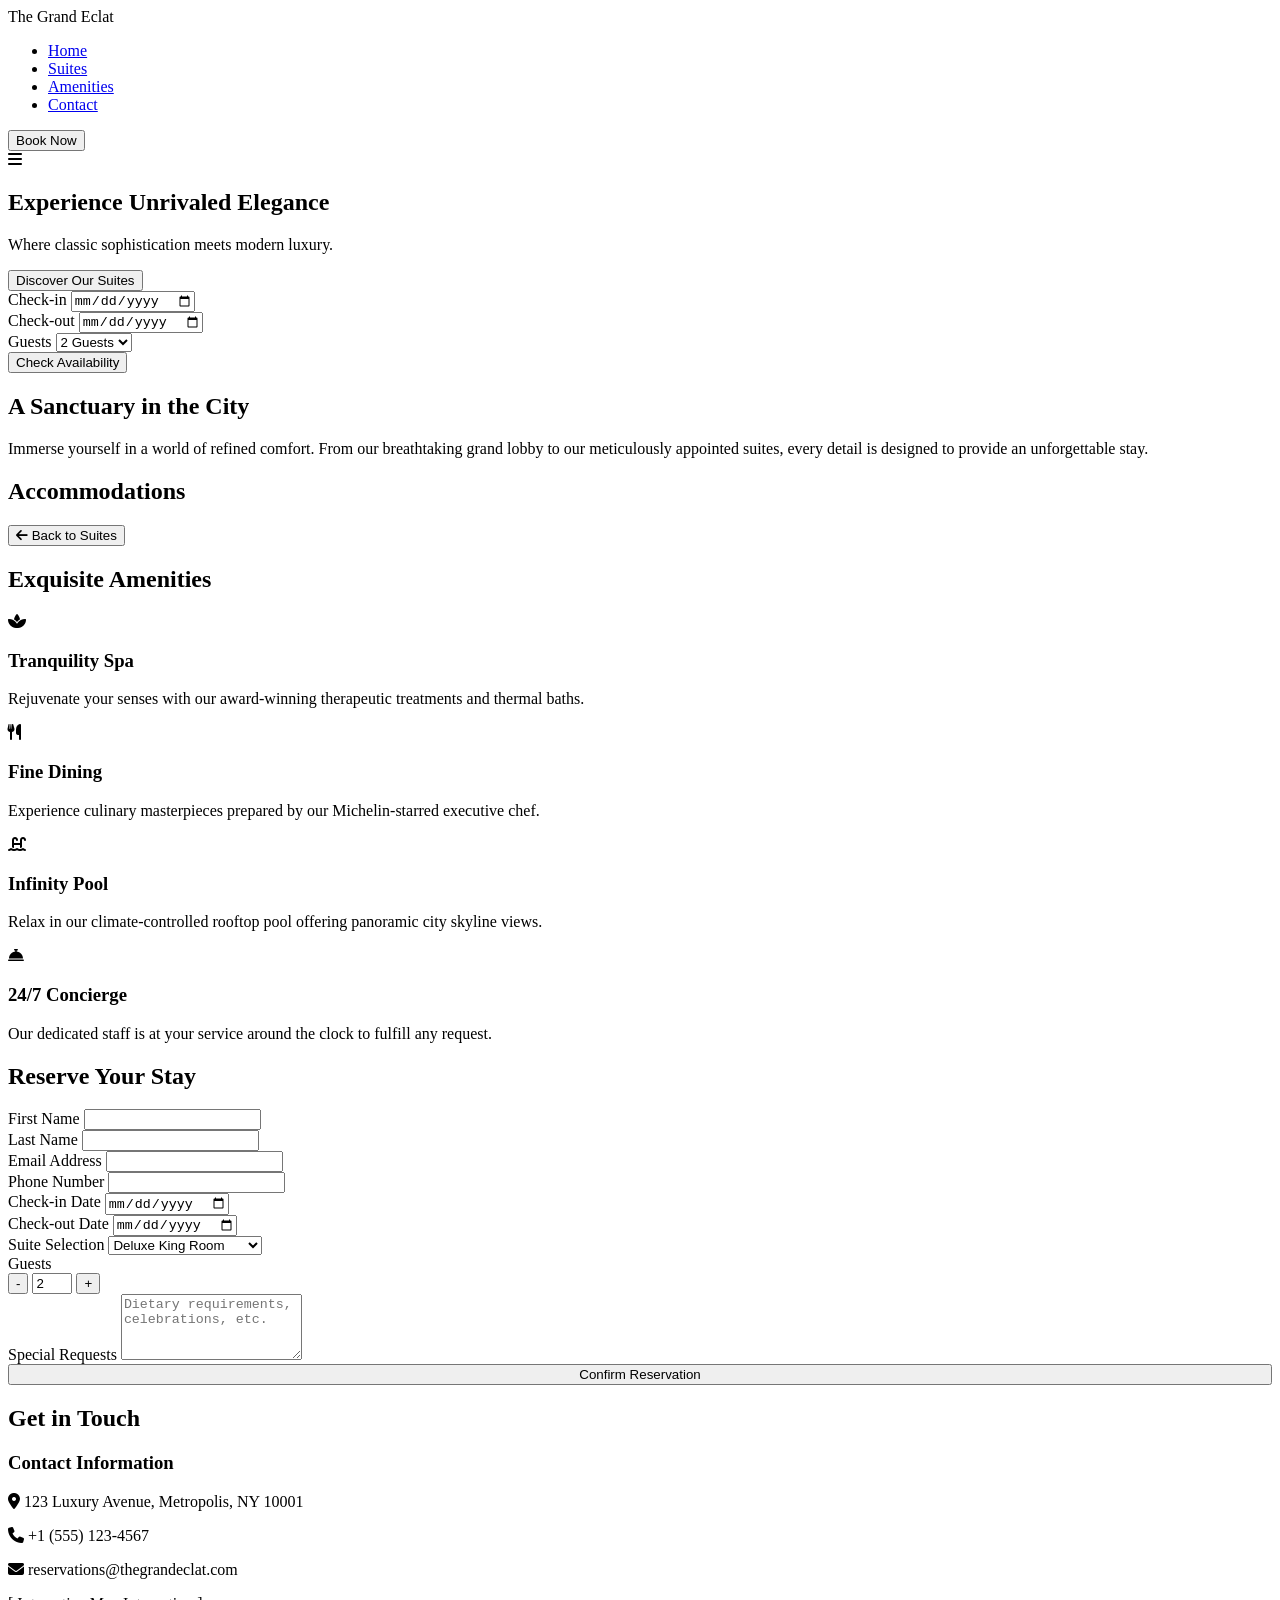
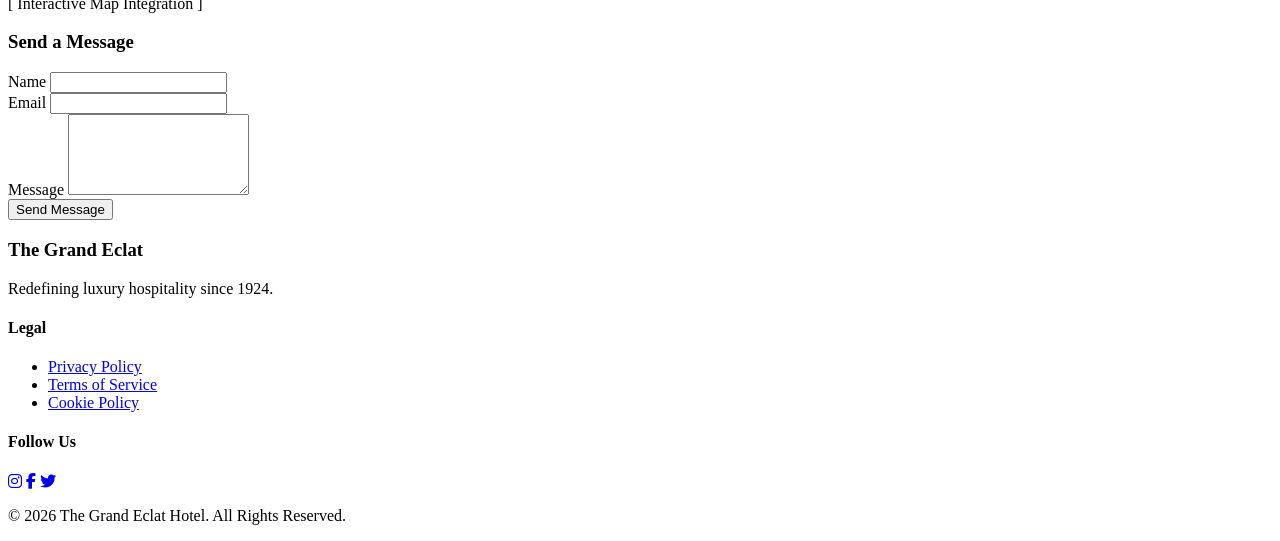
==== index.html @ bb1b7688 "Rename gemini-code-1786814615669.html to index.html" ====
<!DOCTYPE html>
<html lang="en">
<head>
    <meta charset="UTF-8">
    <meta name="viewport" content="width=device-width, initial-scale=1.0">
    <title>The Grand Eclat | Luxury Hotel & Suites</title>
    <link rel="stylesheet" href="styles.css">
    <!-- Elegant Typography -->
    <link href="https://fonts.googleapis.com/css2?family=Playfair+Display:ital,wght@0,400;0,600;1,400&family=Lato:wght@300;400;700&display=swap" rel="stylesheet">
    <!-- FontAwesome Icons -->
    <link rel="stylesheet" href="https://cdnjs.cloudflare.com/ajax/libs/font-awesome/6.4.0/css/all.min.css">
</head>
<body>

    <!-- Navigation -->
    <header id="main-header">
        <div class="logo" onclick="app.navigate('home-view')">The Grand Eclat</div>
        <nav>
            <ul class="nav-links">
                <li><a href="#" onclick="app.navigate('home-view')">Home</a></li>
                <li><a href="#" onclick="app.navigate('rooms-view')">Suites</a></li>
                <li><a href="#" onclick="app.navigate('amenities-view')">Amenities</a></li>
                <li><a href="#" onclick="app.navigate('contact-view')">Contact</a></li>
            </ul>
        </nav>
        <button class="btn-primary nav-btn" onclick="app.navigate('booking-view')">Book Now</button>
        <div class="mobile-menu-toggle"><i class="fas fa-bars"></i></div>
    </header>

    <!-- Main Content Area -->
    <main>
        
        <!-- ================= HOME VIEW ================= -->
        <section id="home-view" class="view active">
            <div class="hero">
                <div class="hero-content animate-on-scroll">
                    <h1>Experience Unrivaled Elegance</h1>
                    <p>Where classic sophistication meets modern luxury.</p>
                    <button class="btn-primary btn-large" onclick="app.navigate('rooms-view')">Discover Our Suites</button>
                </div>
            </div>

            <!-- Quick Booking Widget -->
            <div class="quick-booking animate-on-scroll">
                <form onsubmit="event.preventDefault(); app.navigate('booking-view');">
                    <div class="input-group">
                        <label>Check-in</label>
                        <input type="date" required>
                    </div>
                    <div class="input-group">
                        <label>Check-out</label>
                        <input type="date" required>
                    </div>
                    <div class="input-group">
                        <label>Guests</label>
                        <select required>
                            <option value="1">1 Guest</option>
                            <option value="2" selected>2 Guests</option>
                            <option value="3">3 Guests</option>
                            <option value="4">4 Guests</option>
                        </select>
                    </div>
                    <button type="submit" class="btn-secondary">Check Availability</button>
                </form>
            </div>
            
            <div class="welcome-section animate-on-scroll container">
                <h2 class="section-title">A Sanctuary in the City</h2>
                <p class="text-center">Immerse yourself in a world of refined comfort. From our breathtaking grand lobby to our meticulously appointed suites, every detail is designed to provide an unforgettable stay.</p>
            </div>
        </section>

        <!-- ================= ROOMS LISTING VIEW ================= -->
        <section id="rooms-view" class="view container padding-top-lg">
            <h2 class="section-title animate-on-scroll">Accommodations</h2>
            <div class="rooms-grid" id="rooms-container">
                <!-- Rendered via JS -->
            </div>
        </section>

        <!-- ================= ROOM DETAIL VIEW ================= -->
        <section id="room-detail-view" class="view container padding-top-lg">
            <button class="btn-back" onclick="app.navigate('rooms-view')"><i class="fas fa-arrow-left"></i> Back to Suites</button>
            <div id="room-detail-content" class="animate-on-scroll">
                <!-- Rendered via JS -->
            </div>
        </section>

        <!-- ================= AMENITIES & GALLERY VIEW ================= -->
        <section id="amenities-view" class="view container padding-top-lg">
            <h2 class="section-title animate-on-scroll">Exquisite Amenities</h2>
            <div class="amenities-grid animate-on-scroll">
                <div class="amenity-card">
                    <i class="fas fa-spa"></i>
                    <h3>Tranquility Spa</h3>
                    <p>Rejuvenate your senses with our award-winning therapeutic treatments and thermal baths.</p>
                </div>
                <div class="amenity-card">
                    <i class="fas fa-utensils"></i>
                    <h3>Fine Dining</h3>
                    <p>Experience culinary masterpieces prepared by our Michelin-starred executive chef.</p>
                </div>
                <div class="amenity-card">
                    <i class="fas fa-swimming-pool"></i>
                    <h3>Infinity Pool</h3>
                    <p>Relax in our climate-controlled rooftop pool offering panoramic city skyline views.</p>
                </div>
                <div class="amenity-card">
                    <i class="fas fa-concierge-bell"></i>
                    <h3>24/7 Concierge</h3>
                    <p>Our dedicated staff is at your service around the clock to fulfill any request.</p>
                </div>
            </div>
        </section>

        <!-- ================= BOOKING VIEW ================= -->
        <section id="booking-view" class="view container padding-top-lg">
            <h2 class="section-title animate-on-scroll">Reserve Your Stay</h2>
            <div class="booking-container animate-on-scroll">
                <form id="full-booking-form" class="booking-form">
                    <div class="form-row">
                        <div class="input-group">
                            <label>First Name</label>
                            <input type="text" required>
                        </div>
                        <div class="input-group">
                            <label>Last Name</label>
                            <input type="text" required>
                        </div>
                    </div>
                    <div class="form-row">
                        <div class="input-group">
                            <label>Email Address</label>
                            <input type="email" required>
                        </div>
                        <div class="input-group">
                            <label>Phone Number</label>
                            <input type="tel" required>
                        </div>
                    </div>
                    <div class="form-row">
                        <div class="input-group">
                            <label>Check-in Date</label>
                            <input type="date" required>
                        </div>
                        <div class="input-group">
                            <label>Check-out Date</label>
                            <input type="date" required>
                        </div>
                    </div>
                    <div class="form-row">
                        <div class="input-group">
                            <label>Suite Selection</label>
                            <select id="booking-room-select" required>
                                <option value="deluxe">Deluxe King Room</option>
                                <option value="executive">Executive Suite</option>
                                <option value="penthouse">The Grand Penthouse</option>
                            </select>
                        </div>
                        <div class="input-group">
                            <label>Guests</label>
                            <div class="guest-counter">
                                <button type="button" onclick="app.updateGuests(-1)">-</button>
                                <input type="number" id="guest-count" value="2" min="1" max="6" readonly>
                                <button type="button" onclick="app.updateGuests(1)">+</button>
                            </div>
                        </div>
                    </div>
                    <div class="input-group">
                        <label>Special Requests</label>
                        <textarea rows="4" placeholder="Dietary requirements, celebrations, etc."></textarea>
                    </div>
                    <button type="submit" class="btn-primary btn-large" style="width: 100%;">Confirm Reservation</button>
                </form>
            </div>
        </section>

        <!-- ================= CONTACT VIEW ================= -->
        <section id="contact-view" class="view container padding-top-lg">
            <h2 class="section-title animate-on-scroll">Get in Touch</h2>
            <div class="contact-grid animate-on-scroll">
                <div class="contact-info">
                    <h3>Contact Information</h3>
                    <p><i class="fas fa-map-marker-alt"></i> 123 Luxury Avenue, Metropolis, NY 10001</p>
                    <p><i class="fas fa-phone"></i> +1 (555) 123-4567</p>
                    <p><i class="fas fa-envelope"></i> reservations@thegrandeclat.com</p>
                    <div class="map-placeholder">
                        <p>[ Interactive Map Integration ]</p>
                    </div>
                </div>
                <div class="contact-form">
                    <h3>Send a Message</h3>
                    <form onsubmit="event.preventDefault(); alert('Message sent successfully. Our concierge will be in touch shortly.');">
                        <div class="input-group">
                            <label>Name</label>
                            <input type="text" required>
                        </div>
                        <div class="input-group">
                            <label>Email</label>
                            <input type="email" required>
                        </div>
                        <div class="input-group">
                            <label>Message</label>
                            <textarea rows="5" required></textarea>
                        </div>
                        <button type="submit" class="btn-secondary">Send Message</button>
                    </form>
                </div>
            </div>
        </section>

    </main>

    <!-- Footer -->
    <footer>
        <div class="container footer-content">
            <div class="footer-brand">
                <h3>The Grand Eclat</h3>
                <p>Redefining luxury hospitality since 1924.</p>
            </div>
            <div class="footer-links">
                <h4>Legal</h4>
                <ul>
                    <li><a href="#">Privacy Policy</a></li>
                    <li><a href="#">Terms of Service</a></li>
                    <li><a href="#">Cookie Policy</a></li>
                </ul>
            </div>
            <div class="footer-social">
                <h4>Follow Us</h4>
                <div class="social-icons">
                    <a href="#"><i class="fab fa-instagram"></i></a>
                    <a href="#"><i class="fab fa-facebook-f"></i></a>
                    <a href="#"><i class="fab fa-twitter"></i></a>
                </div>
            </div>
        </div>
        <div class="footer-bottom">
            <p>&copy; 2026 The Grand Eclat Hotel. All Rights Reserved.</p>
        </div>
    </footer>

    <script src="script.js"></script>
</body>
</html>
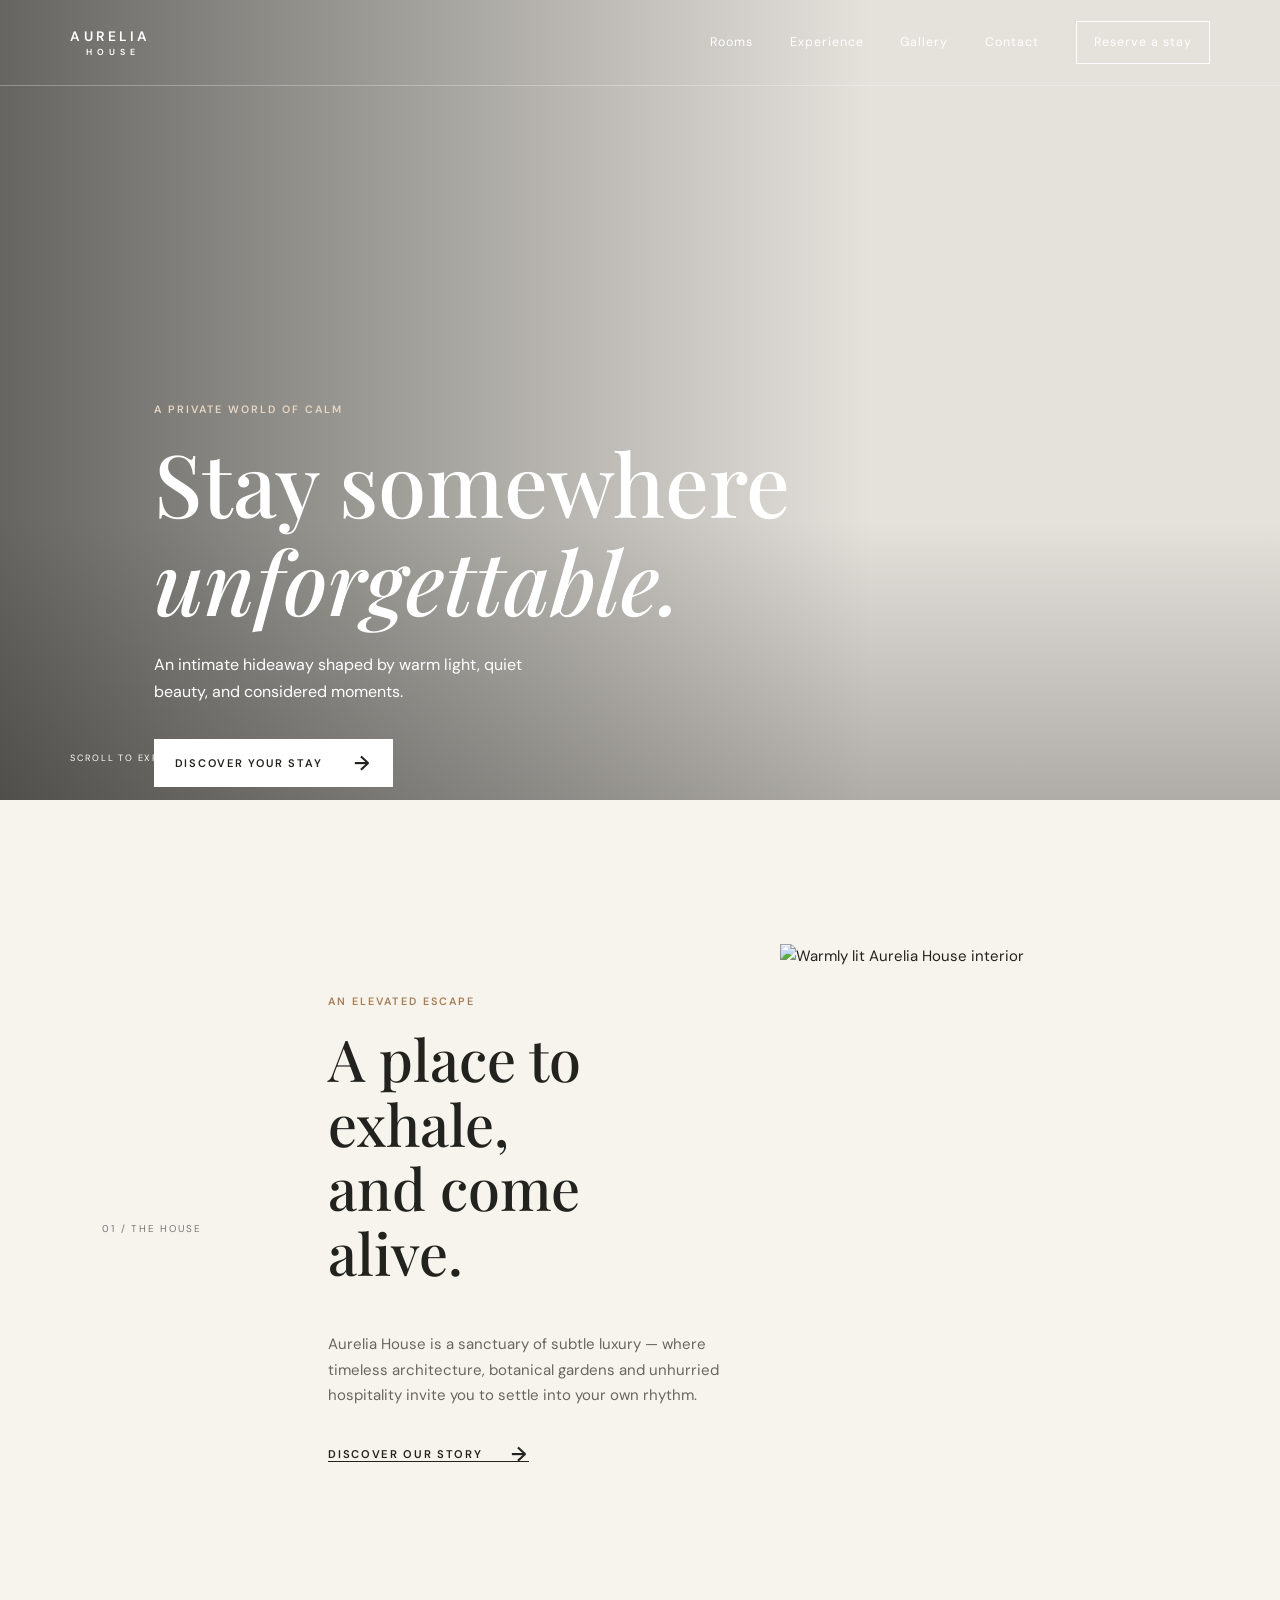
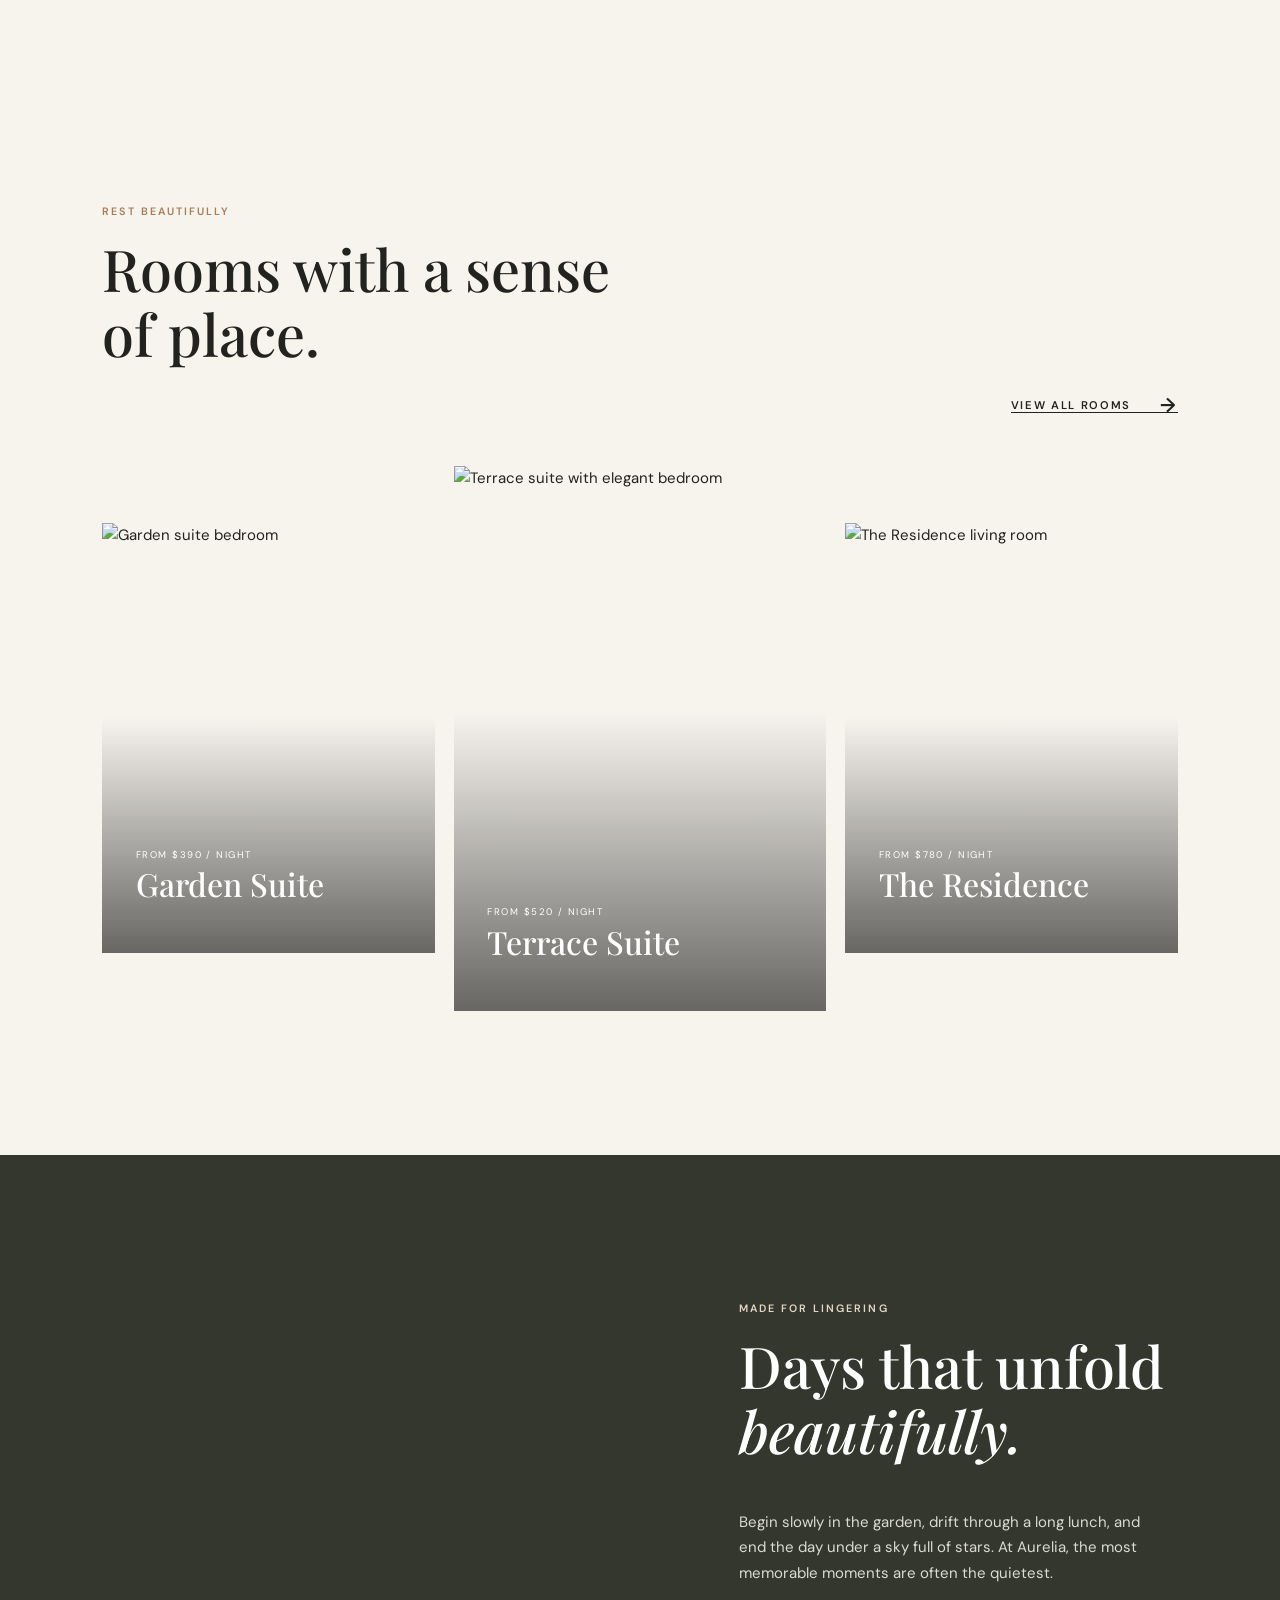
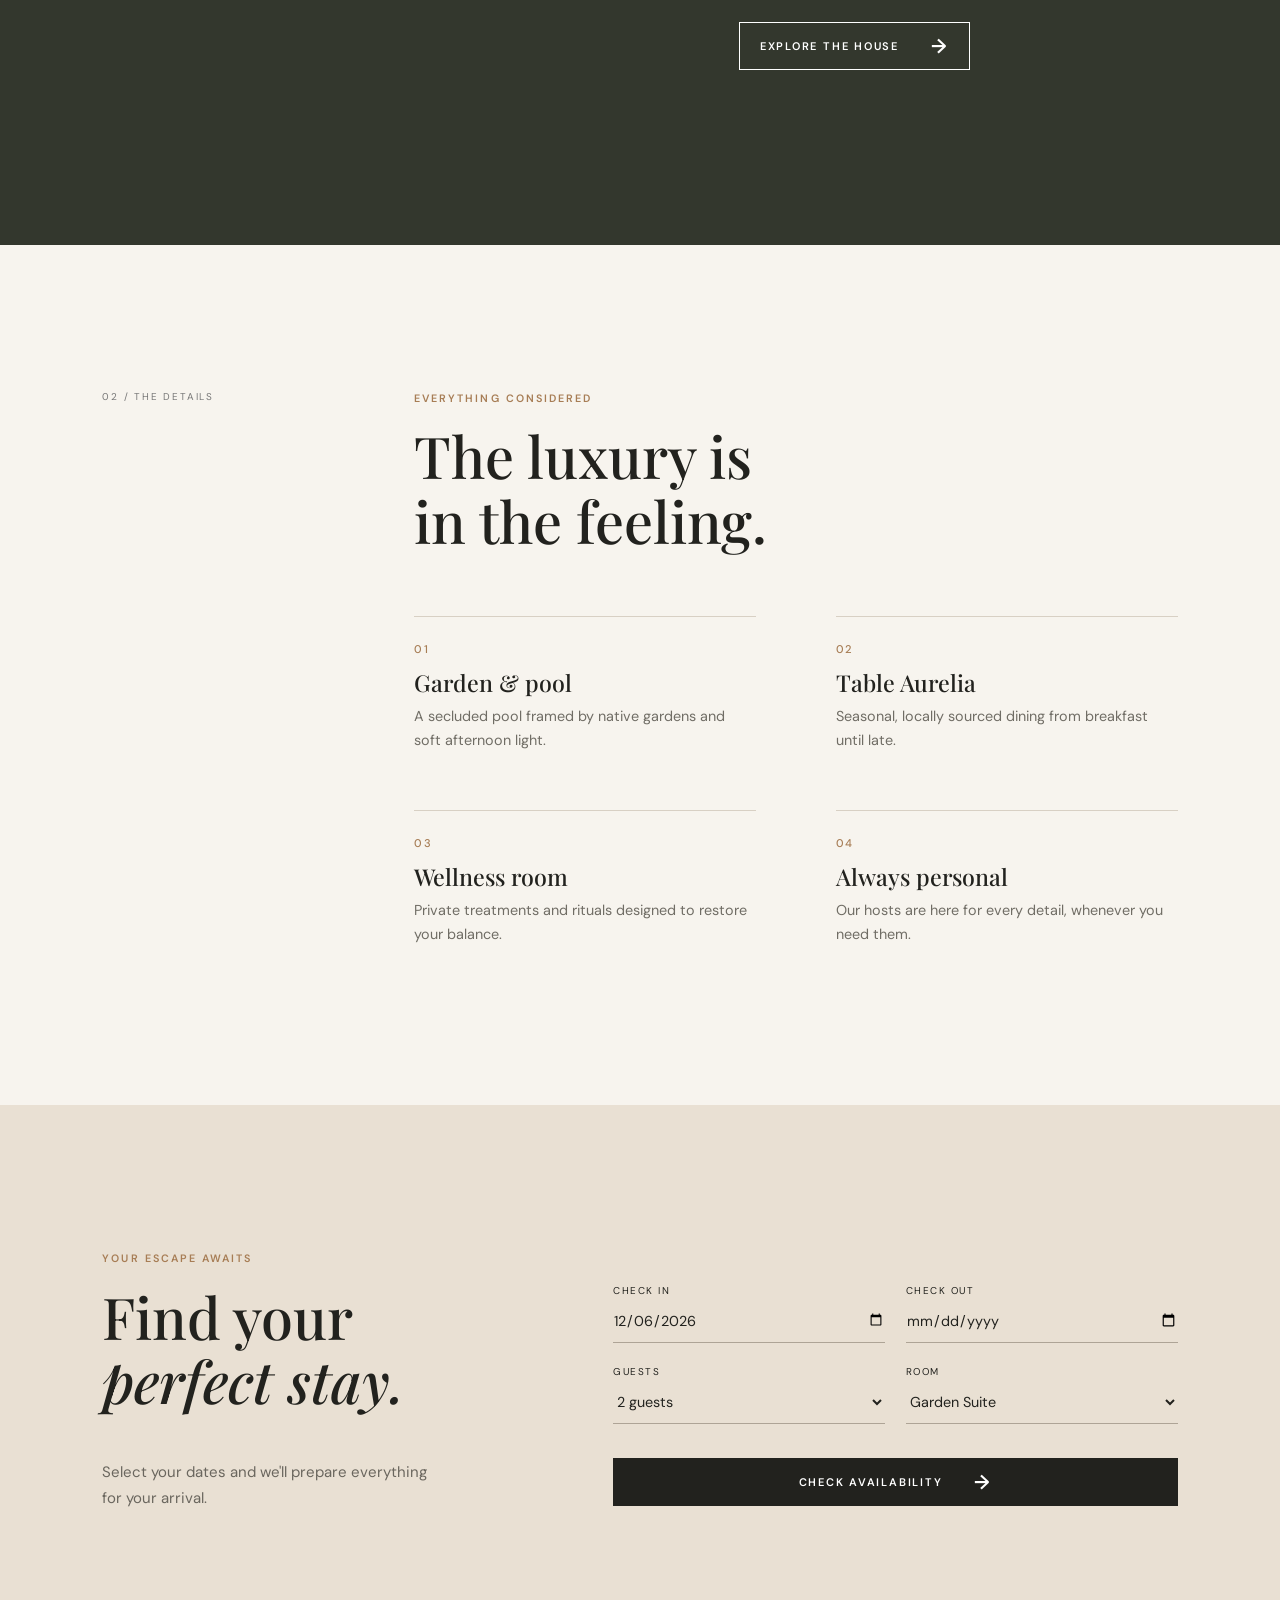
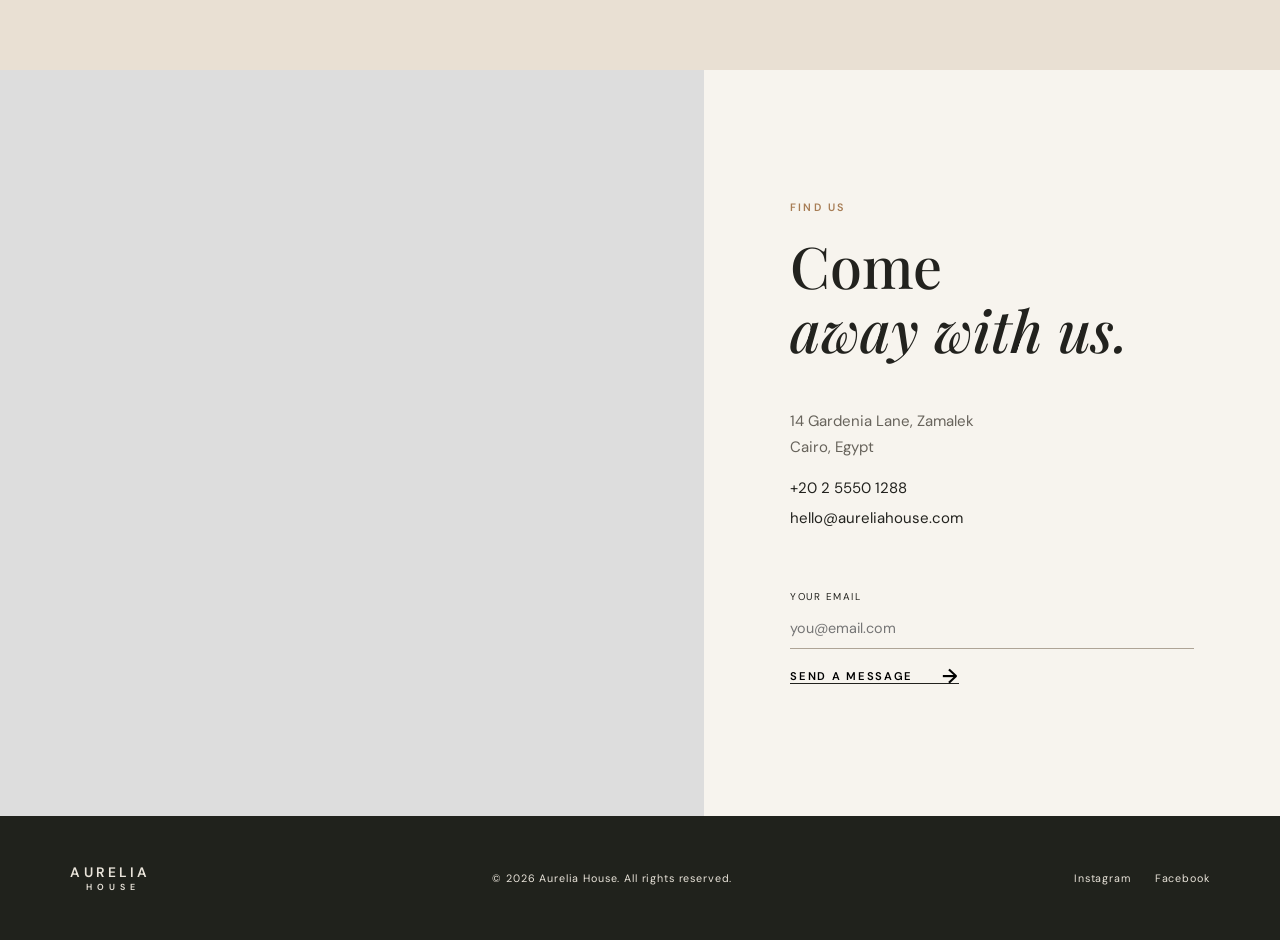
==== commit 47527b10: "Add files via upload" ====
--- a/index.html
+++ b/index.html
@@ -1,245 +1,29 @@
-<!DOCTYPE html>
+<!doctype html>
 <html lang="en">
 <head>
-    <meta charset="UTF-8">
-    <meta name="viewport" content="width=device-width, initial-scale=1.0">
-    <title>The Grand Eclat | Luxury Hotel & Suites</title>
-    <link rel="stylesheet" href="styles.css">
-    <!-- Elegant Typography -->
-    <link href="https://fonts.googleapis.com/css2?family=Playfair+Display:ital,wght@0,400;0,600;1,400&family=Lato:wght@300;400;700&display=swap" rel="stylesheet">
-    <!-- FontAwesome Icons -->
-    <link rel="stylesheet" href="https://cdnjs.cloudflare.com/ajax/libs/font-awesome/6.4.0/css/all.min.css">
+  <meta charset="UTF-8" />
+  <meta name="viewport" content="width=device-width, initial-scale=1.0" />
+  <meta name="description" content="Aurelia House — an intimate luxury retreat where every stay is composed with care." />
+  <title>Aurelia House | A private world of calm</title>
+  <link rel="preconnect" href="https://fonts.googleapis.com" />
+  <link rel="preconnect" href="https://fonts.gstatic.com" crossorigin />
+  <link href="https://fonts.googleapis.com/css2?family=DM+Sans:wght@400;500;600&family=Playfair+Display:ital,wght@0,500;0,600;1,500&display=swap" rel="stylesheet" />
+  <link rel="stylesheet" href="styles.css" />
 </head>
 <body>
-
-    <!-- Navigation -->
-    <header id="main-header">
-        <div class="logo" onclick="app.navigate('home-view')">The Grand Eclat</div>
-        <nav>
-            <ul class="nav-links">
-                <li><a href="#" onclick="app.navigate('home-view')">Home</a></li>
-                <li><a href="#" onclick="app.navigate('rooms-view')">Suites</a></li>
-                <li><a href="#" onclick="app.navigate('amenities-view')">Amenities</a></li>
-                <li><a href="#" onclick="app.navigate('contact-view')">Contact</a></li>
-            </ul>
-        </nav>
-        <button class="btn-primary nav-btn" onclick="app.navigate('booking-view')">Book Now</button>
-        <div class="mobile-menu-toggle"><i class="fas fa-bars"></i></div>
-    </header>
-
-    <!-- Main Content Area -->
-    <main>
-        
-        <!-- ================= HOME VIEW ================= -->
-        <section id="home-view" class="view active">
-            <div class="hero">
-                <div class="hero-content animate-on-scroll">
-                    <h1>Experience Unrivaled Elegance</h1>
-                    <p>Where classic sophistication meets modern luxury.</p>
-                    <button class="btn-primary btn-large" onclick="app.navigate('rooms-view')">Discover Our Suites</button>
-                </div>
-            </div>
-
-            <!-- Quick Booking Widget -->
-            <div class="quick-booking animate-on-scroll">
-                <form onsubmit="event.preventDefault(); app.navigate('booking-view');">
-                    <div class="input-group">
-                        <label>Check-in</label>
-                        <input type="date" required>
-                    </div>
-                    <div class="input-group">
-                        <label>Check-out</label>
-                        <input type="date" required>
-                    </div>
-                    <div class="input-group">
-                        <label>Guests</label>
-                        <select required>
-                            <option value="1">1 Guest</option>
-                            <option value="2" selected>2 Guests</option>
-                            <option value="3">3 Guests</option>
-                            <option value="4">4 Guests</option>
-                        </select>
-                    </div>
-                    <button type="submit" class="btn-secondary">Check Availability</button>
-                </form>
-            </div>
-            
-            <div class="welcome-section animate-on-scroll container">
-                <h2 class="section-title">A Sanctuary in the City</h2>
-                <p class="text-center">Immerse yourself in a world of refined comfort. From our breathtaking grand lobby to our meticulously appointed suites, every detail is designed to provide an unforgettable stay.</p>
-            </div>
-        </section>
-
-        <!-- ================= ROOMS LISTING VIEW ================= -->
-        <section id="rooms-view" class="view container padding-top-lg">
-            <h2 class="section-title animate-on-scroll">Accommodations</h2>
-            <div class="rooms-grid" id="rooms-container">
-                <!-- Rendered via JS -->
-            </div>
-        </section>
-
-        <!-- ================= ROOM DETAIL VIEW ================= -->
-        <section id="room-detail-view" class="view container padding-top-lg">
-            <button class="btn-back" onclick="app.navigate('rooms-view')"><i class="fas fa-arrow-left"></i> Back to Suites</button>
-            <div id="room-detail-content" class="animate-on-scroll">
-                <!-- Rendered via JS -->
-            </div>
-        </section>
-
-        <!-- ================= AMENITIES & GALLERY VIEW ================= -->
-        <section id="amenities-view" class="view container padding-top-lg">
-            <h2 class="section-title animate-on-scroll">Exquisite Amenities</h2>
-            <div class="amenities-grid animate-on-scroll">
-                <div class="amenity-card">
-                    <i class="fas fa-spa"></i>
-                    <h3>Tranquility Spa</h3>
-                    <p>Rejuvenate your senses with our award-winning therapeutic treatments and thermal baths.</p>
-                </div>
-                <div class="amenity-card">
-                    <i class="fas fa-utensils"></i>
-                    <h3>Fine Dining</h3>
-                    <p>Experience culinary masterpieces prepared by our Michelin-starred executive chef.</p>
-                </div>
-                <div class="amenity-card">
-                    <i class="fas fa-swimming-pool"></i>
-                    <h3>Infinity Pool</h3>
-                    <p>Relax in our climate-controlled rooftop pool offering panoramic city skyline views.</p>
-                </div>
-                <div class="amenity-card">
-                    <i class="fas fa-concierge-bell"></i>
-                    <h3>24/7 Concierge</h3>
-                    <p>Our dedicated staff is at your service around the clock to fulfill any request.</p>
-                </div>
-            </div>
-        </section>
-
-        <!-- ================= BOOKING VIEW ================= -->
-        <section id="booking-view" class="view container padding-top-lg">
-            <h2 class="section-title animate-on-scroll">Reserve Your Stay</h2>
-            <div class="booking-container animate-on-scroll">
-                <form id="full-booking-form" class="booking-form">
-                    <div class="form-row">
-                        <div class="input-group">
-                            <label>First Name</label>
-                            <input type="text" required>
-                        </div>
-                        <div class="input-group">
-                            <label>Last Name</label>
-                            <input type="text" required>
-                        </div>
-                    </div>
-                    <div class="form-row">
-                        <div class="input-group">
-                            <label>Email Address</label>
-                            <input type="email" required>
-                        </div>
-                        <div class="input-group">
-                            <label>Phone Number</label>
-                            <input type="tel" required>
-                        </div>
-                    </div>
-                    <div class="form-row">
-                        <div class="input-group">
-                            <label>Check-in Date</label>
-                            <input type="date" required>
-                        </div>
-                        <div class="input-group">
-                            <label>Check-out Date</label>
-                            <input type="date" required>
-                        </div>
-                    </div>
-                    <div class="form-row">
-                        <div class="input-group">
-                            <label>Suite Selection</label>
-                            <select id="booking-room-select" required>
-                                <option value="deluxe">Deluxe King Room</option>
-                                <option value="executive">Executive Suite</option>
-                                <option value="penthouse">The Grand Penthouse</option>
-                            </select>
-                        </div>
-                        <div class="input-group">
-                            <label>Guests</label>
-                            <div class="guest-counter">
-                                <button type="button" onclick="app.updateGuests(-1)">-</button>
-                                <input type="number" id="guest-count" value="2" min="1" max="6" readonly>
-                                <button type="button" onclick="app.updateGuests(1)">+</button>
-                            </div>
-                        </div>
-                    </div>
-                    <div class="input-group">
-                        <label>Special Requests</label>
-                        <textarea rows="4" placeholder="Dietary requirements, celebrations, etc."></textarea>
-                    </div>
-                    <button type="submit" class="btn-primary btn-large" style="width: 100%;">Confirm Reservation</button>
-                </form>
-            </div>
-        </section>
-
-        <!-- ================= CONTACT VIEW ================= -->
-        <section id="contact-view" class="view container padding-top-lg">
-            <h2 class="section-title animate-on-scroll">Get in Touch</h2>
-            <div class="contact-grid animate-on-scroll">
-                <div class="contact-info">
-                    <h3>Contact Information</h3>
-                    <p><i class="fas fa-map-marker-alt"></i> 123 Luxury Avenue, Metropolis, NY 10001</p>
-                    <p><i class="fas fa-phone"></i> +1 (555) 123-4567</p>
-                    <p><i class="fas fa-envelope"></i> reservations@thegrandeclat.com</p>
-                    <div class="map-placeholder">
-                        <p>[ Interactive Map Integration ]</p>
-                    </div>
-                </div>
-                <div class="contact-form">
-                    <h3>Send a Message</h3>
-                    <form onsubmit="event.preventDefault(); alert('Message sent successfully. Our concierge will be in touch shortly.');">
-                        <div class="input-group">
-                            <label>Name</label>
-                            <input type="text" required>
-                        </div>
-                        <div class="input-group">
-                            <label>Email</label>
-                            <input type="email" required>
-                        </div>
-                        <div class="input-group">
-                            <label>Message</label>
-                            <textarea rows="5" required></textarea>
-                        </div>
-                        <button type="submit" class="btn-secondary">Send Message</button>
-                    </form>
-                </div>
-            </div>
-        </section>
-
-    </main>
-
-    <!-- Footer -->
-    <footer>
-        <div class="container footer-content">
-            <div class="footer-brand">
-                <h3>The Grand Eclat</h3>
-                <p>Redefining luxury hospitality since 1924.</p>
-            </div>
-            <div class="footer-links">
-                <h4>Legal</h4>
-                <ul>
-                    <li><a href="#">Privacy Policy</a></li>
-                    <li><a href="#">Terms of Service</a></li>
-                    <li><a href="#">Cookie Policy</a></li>
-                </ul>
-            </div>
-            <div class="footer-social">
-                <h4>Follow Us</h4>
-                <div class="social-icons">
-                    <a href="#"><i class="fab fa-instagram"></i></a>
-                    <a href="#"><i class="fab fa-facebook-f"></i></a>
-                    <a href="#"><i class="fab fa-twitter"></i></a>
-                </div>
-            </div>
-        </div>
-        <div class="footer-bottom">
-            <p>&copy; 2026 The Grand Eclat Hotel. All Rights Reserved.</p>
-        </div>
-    </footer>
-
-    <script src="script.js"></script>
-</body>
-</html>
+  <header class="site-header"><a class="brand" href="index.html">AURELIA <span>HOUSE</span></a><button class="menu-toggle" aria-label="Open menu"><i></i><i></i></button><nav><a href="#stay">Rooms</a><a href="#experience">Experience</a><a href="gallery.html">Gallery</a><a href="#contact">Contact</a><a class="nav-book" href="#book">Reserve a stay</a></nav></header>
+  <main>
+    <section class="hero"><div class="hero-shade"></div><div class="hero-content reveal"><p class="eyebrow light">A private world of calm</p><h1>Stay somewhere<br><em>unforgettable.</em></h1><p class="hero-copy">An intimate hideaway shaped by warm light, quiet beauty, and considered moments.</p><a class="button button-light" href="#book">Discover your stay <span>→</span></a></div><div class="scroll-cue">SCROLL TO EXPLORE <span></span></div></section>
+    <section class="intro section"><div class="section-label">01 / THE HOUSE</div><div class="intro-copy reveal"><p class="eyebrow">An elevated escape</p><h2>A place to exhale,<br>and come alive.</h2><p>Aurelia House is a sanctuary of subtle luxury — where timeless architecture, botanical gardens and unhurried hospitality invite you to settle into your own rhythm.</p><a class="text-link" href="#experience">Discover our story <span>→</span></a></div><figure class="intro-image reveal"><img src="https://images.unsplash.com/photo-1600607687920-4e2a09cf159d?auto=format&fit=crop&w=1200&q=85" alt="Warmly lit Aurelia House interior" loading="lazy" /></figure></section>
+    <section class="stays section" id="stay"><div class="section-heading"><div><p class="eyebrow">Rest beautifully</p><h2>Rooms with a sense<br>of place.</h2></div><a class="text-link" href="rooms.html">View all rooms <span>→</span></a></div><div class="room-grid">
+      <article class="room-card reveal"><a href="room-garden.html"><img src="https://images.unsplash.com/photo-1611892440504-42a792e24d32?auto=format&fit=crop&w=1000&q=85" alt="Garden suite bedroom" loading="lazy" /><div class="card-overlay"><p>FROM $390 / NIGHT</p><h3>Garden Suite</h3><span>Explore room →</span></div></a></article>
+      <article class="room-card tall reveal"><a href="room-terrace.html"><img src="https://images.unsplash.com/photo-1600210492486-724fe5c67fb0?auto=format&fit=crop&w=1000&q=85" alt="Terrace suite with elegant bedroom" loading="lazy" /><div class="card-overlay"><p>FROM $520 / NIGHT</p><h3>Terrace Suite</h3><span>Explore room →</span></div></a></article>
+      <article class="room-card reveal"><a href="room-residence.html"><img src="https://images.unsplash.com/photo-1600566753086-00f18fb6b3ea?auto=format&fit=crop&w=1000&q=85" alt="The Residence living room" loading="lazy" /><div class="card-overlay"><p>FROM $780 / NIGHT</p><h3>The Residence</h3><span>Explore room →</span></div></a></article>
+    </div></section>
+    <section class="experience" id="experience"><div class="experience-image"></div><div class="experience-copy reveal"><p class="eyebrow light">Made for lingering</p><h2>Days that unfold<br><em>beautifully.</em></h2><p>Begin slowly in the garden, drift through a long lunch, and end the day under a sky full of stars. At Aurelia, the most memorable moments are often the quietest.</p><a class="button button-outline" href="gallery.html">Explore the house <span>→</span></a></div></section>
+    <section class="amenities section"><div class="section-label">02 / THE DETAILS</div><div class="amenities-main"><p class="eyebrow">Everything considered</p><h2>The luxury is<br>in the feeling.</h2><div class="amenity-grid"><div><b>01</b><h3>Garden & pool</h3><p>A secluded pool framed by native gardens and soft afternoon light.</p></div><div><b>02</b><h3>Table Aurelia</h3><p>Seasonal, locally sourced dining from breakfast until late.</p></div><div><b>03</b><h3>Wellness room</h3><p>Private treatments and rituals designed to restore your balance.</p></div><div><b>04</b><h3>Always personal</h3><p>Our hosts are here for every detail, whenever you need them.</p></div></div></div></section>
+    <section class="booking section" id="book"><div class="booking-heading"><p class="eyebrow">Your escape awaits</p><h2>Find your<br><em>perfect stay.</em></h2><p>Select your dates and we'll prepare everything for your arrival.</p></div><form class="booking-form" id="bookingForm"><label>Check in<input required type="date" name="checkin" /></label><label>Check out<input required type="date" name="checkout" /></label><label>Guests<select name="guests"><option>1 guest</option><option selected>2 guests</option><option>3 guests</option><option>4 guests</option></select></label><label>Room<select name="room"><option>Garden Suite</option><option>Terrace Suite</option><option>The Residence</option></select></label><button class="button" type="submit">Check availability <span>→</span></button><p class="form-message" role="status"></p></form></section>
+    <section class="contact" id="contact"><div class="contact-map"><iframe title="Aurelia House location" src="https://www.openstreetmap.org/export/embed.html?bbox=31.199%2C30.03%2C31.23%2C30.05&amp;layer=mapnik" loading="lazy"></iframe></div><div class="contact-content"><p class="eyebrow">Find us</p><h2>Come<br><em>away with us.</em></h2><address>14 Gardenia Lane, Zamalek<br>Cairo, Egypt</address><a href="tel:+20255501288">+20 2 5550 1288</a><a href="mailto:hello@aureliahouse.com">hello@aureliahouse.com</a><form class="contact-form"><label>Your email<input required type="email" placeholder="you@email.com" /></label><button class="text-link" type="submit">Send a message <span>→</span></button></form></div></section>
+  </main>
+  <footer><a class="brand" href="index.html">AURELIA <span>HOUSE</span></a><p>© 2026 Aurelia House. All rights reserved.</p><div><a href="#">Instagram</a><a href="#">Facebook</a></div></footer><script src="script.js"></script>
+</body></html>
--- a/styles.css
+++ b/styles.css
@@ -0,0 +1,3 @@
+:root{--ink:#22221e;--paper:#f7f4ee;--warm:#e9e0d3;--gold:#a77d55;--olive:#59604c;--line:#d8d0c4;--serif:'Playfair Display',Georgia,serif;--sans:'DM Sans',Arial,sans-serif}*{box-sizing:border-box}html{scroll-behavior:smooth}body{margin:0;color:var(--ink);background:var(--paper);font:15px/1.7 var(--sans)}a{color:inherit;text-decoration:none}img{display:block;width:100%;object-fit:cover}h1,h2,h3,p{margin-top:0}h1,h2,h3{font-family:var(--serif);font-weight:500;line-height:1.12}h1{font-size:clamp(3.2rem,6.8vw,6.6rem)}h2{font-size:clamp(2.35rem,4.5vw,4.6rem)}h3{font-size:1.8rem}em{font-weight:500}.site-header{height:86px;position:absolute;z-index:5;top:0;left:0;width:100%;display:flex;align-items:center;justify-content:space-between;padding:0 5.5vw;color:#fff;border-bottom:1px solid rgba(255,255,255,.28)}.site-header.solid{position:relative;color:var(--ink);border-color:var(--line)}.brand{letter-spacing:.23em;font-size:.86rem;font-weight:600}.brand span{display:block;font-size:.55rem;text-align:center;letter-spacing:.57em;margin-left:.57em;margin-top:-4px}.site-header nav{display:flex;align-items:center;gap:2.3rem;font-size:.78rem;letter-spacing:.08em}.site-header nav>a:not(.nav-book){transition:opacity .2s}.site-header nav>a:hover{opacity:.62}.nav-book{border:1px solid currentColor;padding:.64rem 1.05rem}.menu-toggle{display:none;background:none;border:0;color:inherit}.hero{height:min(800px,100vh);min-height:610px;color:#fff;position:relative;background:url('assets/hero.jfif') center/cover}.hero-shade{position:absolute;inset:0;background:linear-gradient(90deg,rgba(13,13,10,.62),rgba(13,13,10,.08) 68%),linear-gradient(0deg,rgba(13,13,10,.25),transparent 35%)}.hero-content{position:absolute;z-index:1;left:12vw;top:50%;max-width:650px;transform:translateY(-37%)}.hero h1{margin:.6rem 0 1.35rem}.eyebrow{color:var(--gold);text-transform:uppercase;letter-spacing:.19em;font-size:.67rem;font-weight:600;margin-bottom:1rem}.eyebrow.light{color:#e6d7c5}.hero-copy{max-width:420px;font-size:1rem;margin-bottom:2.1rem}.button{display:inline-flex;align-items:center;justify-content:center;gap:2rem;border:1px solid var(--ink);padding:1rem 1.25rem;background:var(--ink);color:#fff;font:600 .69rem var(--sans);letter-spacing:.16em;text-transform:uppercase;cursor:pointer;transition:transform .25s,background .25s}.button:hover{transform:translateY(-3px);background:var(--gold);border-color:var(--gold)}.button span,.text-link span{font-size:1.25rem;line-height:.5}.button-light{background:#fff;color:var(--ink);border-color:#fff}.button-outline{background:transparent;border-color:#fff}.scroll-cue{position:absolute;bottom:34px;left:5.5vw;font-size:.57rem;letter-spacing:.2em;display:flex;align-items:center;gap:15px}.scroll-cue span{height:1px;width:60px;background:#fff}.section{padding:9rem 8vw}.intro{display:grid;grid-template-columns:16% 37% 42%;gap:5%;align-items:center}.section-label{font-size:.62rem;letter-spacing:.18em;color:#777}.intro-copy p:not(.eyebrow){max-width:400px;margin:1.6rem 0 2rem;color:#69665f}.intro-image{margin:0;height:570px;overflow:hidden}.intro-image img{height:100%;transition:transform .7s}.intro-image:hover img{transform:scale(1.04)}.text-link{border:0;background:none;padding:0;border-bottom:1px solid var(--ink);font:600 .7rem var(--sans);letter-spacing:.15em;text-transform:uppercase;display:inline-flex;gap:1.8rem;align-items:center;cursor:pointer}.section-heading{display:flex;align-items:end;justify-content:space-between;margin-bottom:3.3rem}.room-grid{display:grid;grid-template-columns:1fr 1.12fr 1fr;gap:1.2rem;align-items:center}.room-card{height:430px;overflow:hidden}.room-card.tall{height:545px}.room-card a,.room-card img{height:100%}.room-card{position:relative}.room-card img{transition:transform .7s}.room-card:hover img{transform:scale(1.06)}.card-overlay{position:absolute;inset:0;display:flex;flex-direction:column;justify-content:end;padding:2.1rem;color:white;background:linear-gradient(0deg,rgba(0,0,0,.58),transparent 55%)}.card-overlay p{font-size:.6rem;letter-spacing:.15em;margin:0 0 .2rem}.card-overlay h3{margin:0;font-size:2rem}.card-overlay span{font-size:.65rem;text-transform:uppercase;letter-spacing:.15em;opacity:0;transform:translateY(7px);transition:.3s}.room-card:hover span{opacity:1;transform:none}.experience{min-height:690px;color:white;display:grid;grid-template-columns:1.05fr .95fr;background:#33372d}.experience-image{background:url('https://images.unsplash.com/photo-1566073771259-6a8506099945?auto=format&fit=crop&w=1300&q=85') center/cover}.experience-copy{padding:9rem 11%}.experience-copy>p:not(.eyebrow){max-width:430px;margin:1.7rem 0 2.2rem;color:#dbdbd3}.amenities{display:grid;grid-template-columns:22% 1fr;gap:7%}.amenities-main>h2{margin-bottom:4rem}.amenity-grid{display:grid;grid-template-columns:repeat(2,1fr);gap:2.7rem 5rem}.amenity-grid>div{border-top:1px solid var(--line);padding-top:1.2rem}.amenity-grid b{font:500 .7rem var(--sans);color:var(--gold);letter-spacing:.12em}.amenity-grid h3{font-size:1.45rem;margin:.5rem 0}.amenity-grid p{color:#706d65;font-size:.9rem}.booking{background:var(--warm);display:grid;grid-template-columns:1fr 1.4fr;gap:10%;align-items:end}.booking-heading>p:last-child{color:#6a665e;max-width:340px}.booking-form{display:grid;grid-template-columns:1fr 1fr;gap:1.3rem}.booking-form label,.contact-form label{font-size:.62rem;text-transform:uppercase;letter-spacing:.15em}.booking-form input,.booking-form select,.contact-form input{font:400 .9rem var(--sans);width:100%;border:0;border-bottom:1px solid #aea496;background:transparent;padding:.7rem 0;color:var(--ink);outline:0}.booking-form .button{grid-column:span 2;margin-top:.8rem}.form-message{grid-column:span 2;margin:0;color:var(--olive);font-size:.83rem}.contact{display:grid;grid-template-columns:1.1fr .9fr}.contact-map{min-height:660px;background:#ddd}.contact-map iframe{height:100%;width:100%;border:0;filter:grayscale(1) sepia(.15)}.contact-content{padding:8rem 15%}.contact-content address{font-style:normal;color:#67635b;margin:2rem 0 1rem}.contact-content>a{display:block;margin:.25rem 0}.contact-form{margin-top:3.2rem}.contact-form .text-link{margin-top:1.2rem}footer{padding:2.8rem 5.5vw;display:flex;justify-content:space-between;align-items:center;background:#20221c;color:#e9e4da;font-size:.67rem;letter-spacing:.08em}footer p{margin:0}footer div{display:flex;gap:1.5rem}.page-main{padding-top:86px}.page-intro{padding:8rem 8vw 6rem;max-width:780px}.page-intro p:last-child{max-width:520px;color:#6b675e;font-size:1rem}.listing-grid{padding:0 8vw 9rem}.listing-grid article{display:grid;grid-template-columns:1.12fr .88fr;gap:8%;align-items:center;padding:4.5rem 0;border-top:1px solid var(--line)}.listing-grid article:nth-child(even){direction:rtl}.listing-grid article:nth-child(even)>*{direction:ltr}.listing-grid img{height:440px}.listing-grid h2{margin:.2rem 0 1rem}.listing-grid div>p:not(.eyebrow){color:#69655d}.listing-grid ul{list-style:none;padding:0;display:flex;gap:1.2rem;font-size:.68rem;text-transform:uppercase;letter-spacing:.09em;margin:1.5rem 0 2rem}.listing-grid li+li:before{content:'•';color:var(--gold);padding-right:1.2rem}.detail-hero{height:76vh;min-height:580px;position:relative;color:#fff;background:var(--detail-image) center/cover}.detail-hero:after{content:'';position:absolute;inset:0;background:linear-gradient(0deg,rgba(0,0,0,.5),transparent 65%)}.detail-title{position:absolute;z-index:1;left:8vw;bottom:8%;}.detail-title .eyebrow{color:#eee0c8}.detail-title h1{margin:0}.room-detail{padding:7rem 8vw;display:grid;grid-template-columns:1fr 1fr;gap:11%}.room-summary{font-size:1.2rem;line-height:1.65;max-width:550px}.room-summary p:last-child{font-size:.95rem;color:#6c685f}.specs{border-top:1px solid var(--line)}.specs div{padding:1rem 0;border-bottom:1px solid var(--line);display:flex;justify-content:space-between;font-size:.8rem}.room-gallery{padding:0 8vw 8rem;display:grid;grid-template-columns:1.25fr .75fr;gap:1.2rem}.room-gallery img{height:480px}.room-gallery img:last-child{height:310px;align-self:end}.detail-book{background:var(--olive);color:white;padding:5.5rem 8vw;display:flex;align-items:center;justify-content:space-between}.detail-book h2{margin:0}.detail-book .button{background:#fff;border-color:#fff;color:var(--ink)}.gallery-head{padding:8rem 8vw 4rem}.masonry{padding:0 8vw 8rem;columns:3;gap:1.1rem}.masonry img{margin:0 0 1.1rem;break-inside:avoid;height:auto;transition:filter .3s}.masonry img:hover{filter:brightness(.83)}.reveal{opacity:0;transform:translateY(22px);transition:opacity .8s ease,transform .8s ease}.reveal.visible{opacity:1;transform:none}
+@media(max-width:800px){.site-header{height:70px;padding:0 6vw}.site-header nav{display:none}.site-header nav.open{display:flex;position:absolute;top:69px;left:0;right:0;padding:2rem 6vw;flex-direction:column;align-items:flex-start;background:var(--ink);color:#fff;gap:1.5rem}.site-header.solid nav.open{background:var(--paper);color:var(--ink);border-bottom:1px solid var(--line)}.menu-toggle{display:block;width:30px;padding:4px}.menu-toggle i{height:1px;background:currentColor;display:block;margin:6px 0}.hero-content{left:8vw;right:8vw}.section{padding:5.5rem 7vw}.intro,.amenities,.booking{grid-template-columns:1fr;gap:2.5rem}.section-label{display:none}.intro-image{height:390px}.room-grid{grid-template-columns:1fr;gap:1rem}.room-card,.room-card.tall{height:420px}.experience{grid-template-columns:1fr}.experience-image{min-height:350px}.experience-copy{padding:5rem 8vw}.amenity-grid{gap:2rem}.booking-form{gap:1rem}.contact{grid-template-columns:1fr}.contact-map{min-height:350px;order:2}.contact-content{padding:5rem 8vw}.page-main{padding-top:70px}.page-intro{padding:5rem 7vw 3.5rem}.listing-grid{padding:0 7vw 5rem}.listing-grid article,.listing-grid article:nth-child(even){grid-template-columns:1fr;gap:2rem;padding:3rem 0;direction:ltr}.listing-grid img{height:330px}.detail-hero{height:65vh;min-height:500px}.room-detail{padding:4.5rem 7vw;grid-template-columns:1fr;gap:2.5rem}.room-gallery{padding:0 7vw 5rem;grid-template-columns:1fr}.room-gallery img,.room-gallery img:last-child{height:320px}.detail-book{padding:4rem 7vw;display:block}.detail-book .button{margin-top:1.8rem}.masonry{padding:0 7vw 5rem;columns:2}.gallery-head{padding:5rem 7vw 3rem}footer{padding:2.5rem 7vw;align-items:start;gap:1.2rem;flex-direction:column}}
+@media(max-width:460px){h1{font-size:3rem}.booking-form{grid-template-columns:1fr}.booking-form .button,.form-message{grid-column:span 1}.amenity-grid{grid-template-columns:1fr}.masonry{columns:1}.listing-grid ul{gap:.8rem;font-size:.6rem}.listing-grid li+li:before{padding-right:.8rem}}
